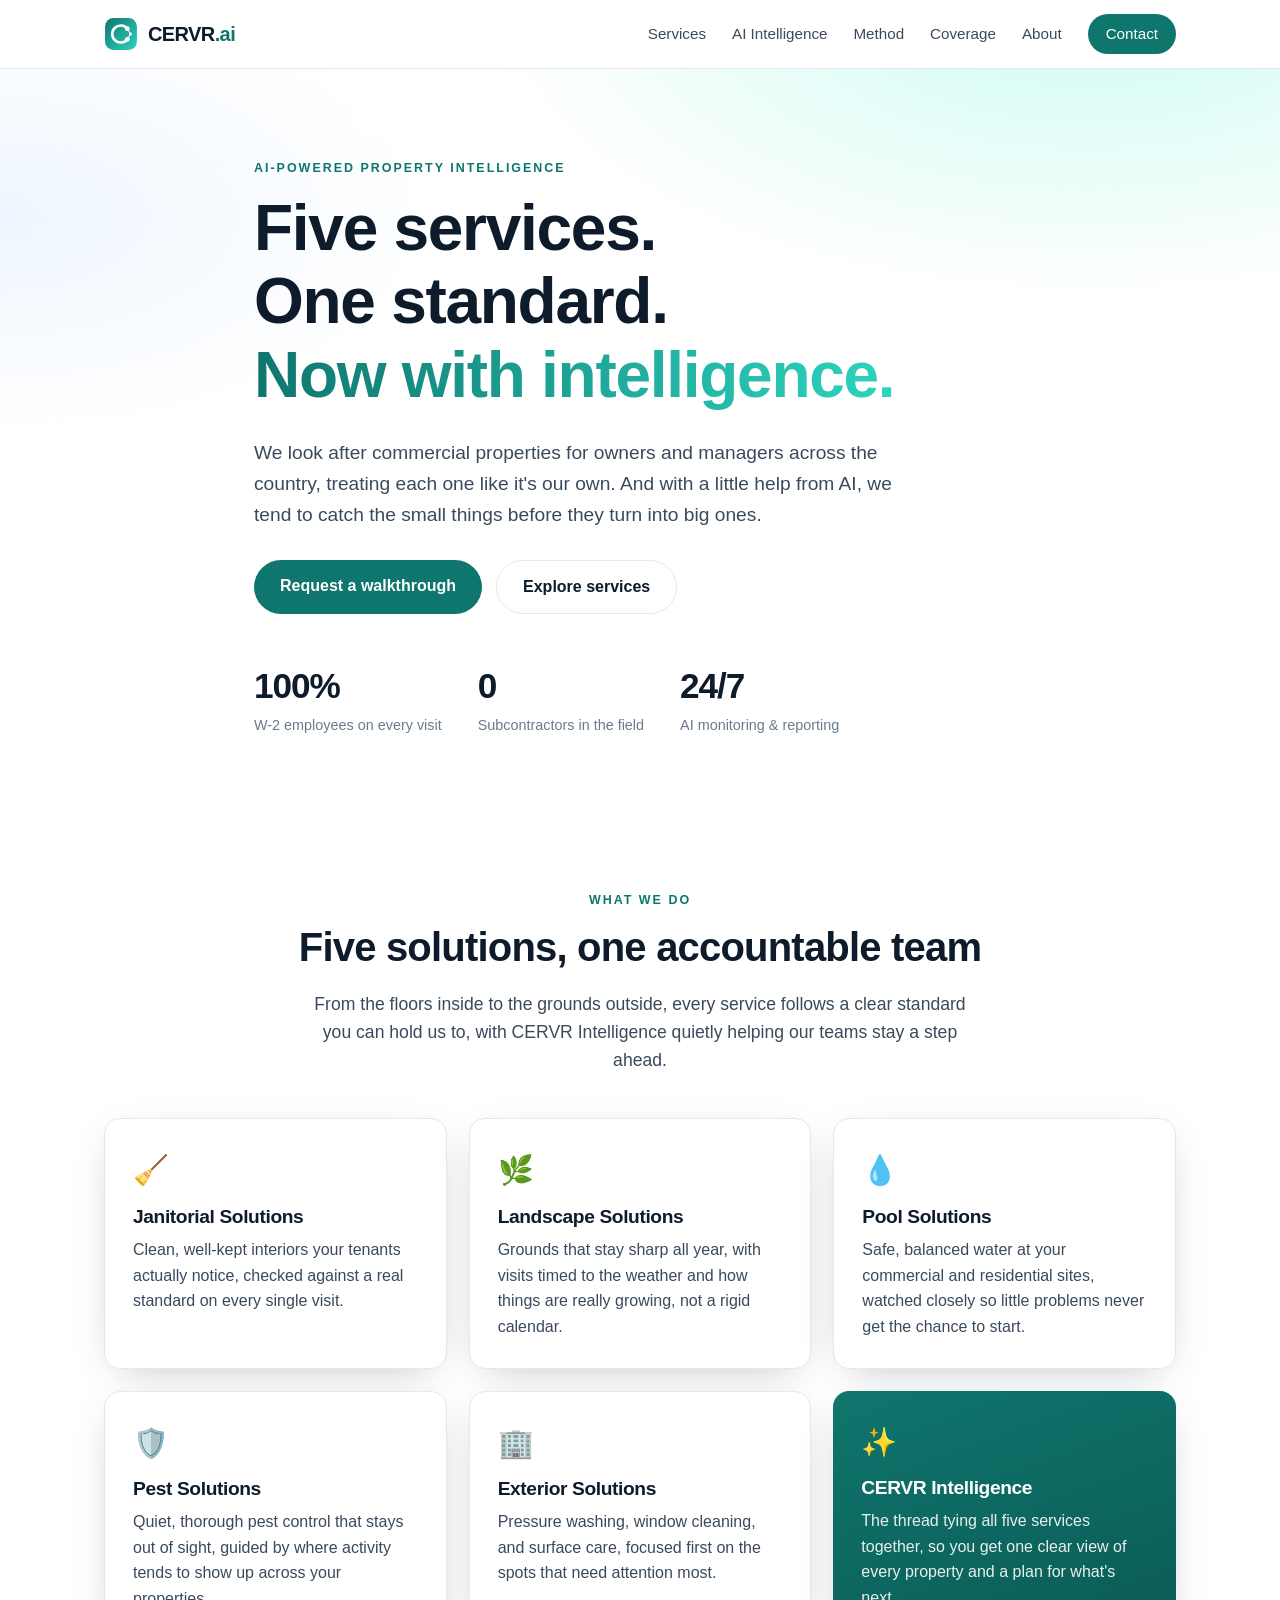
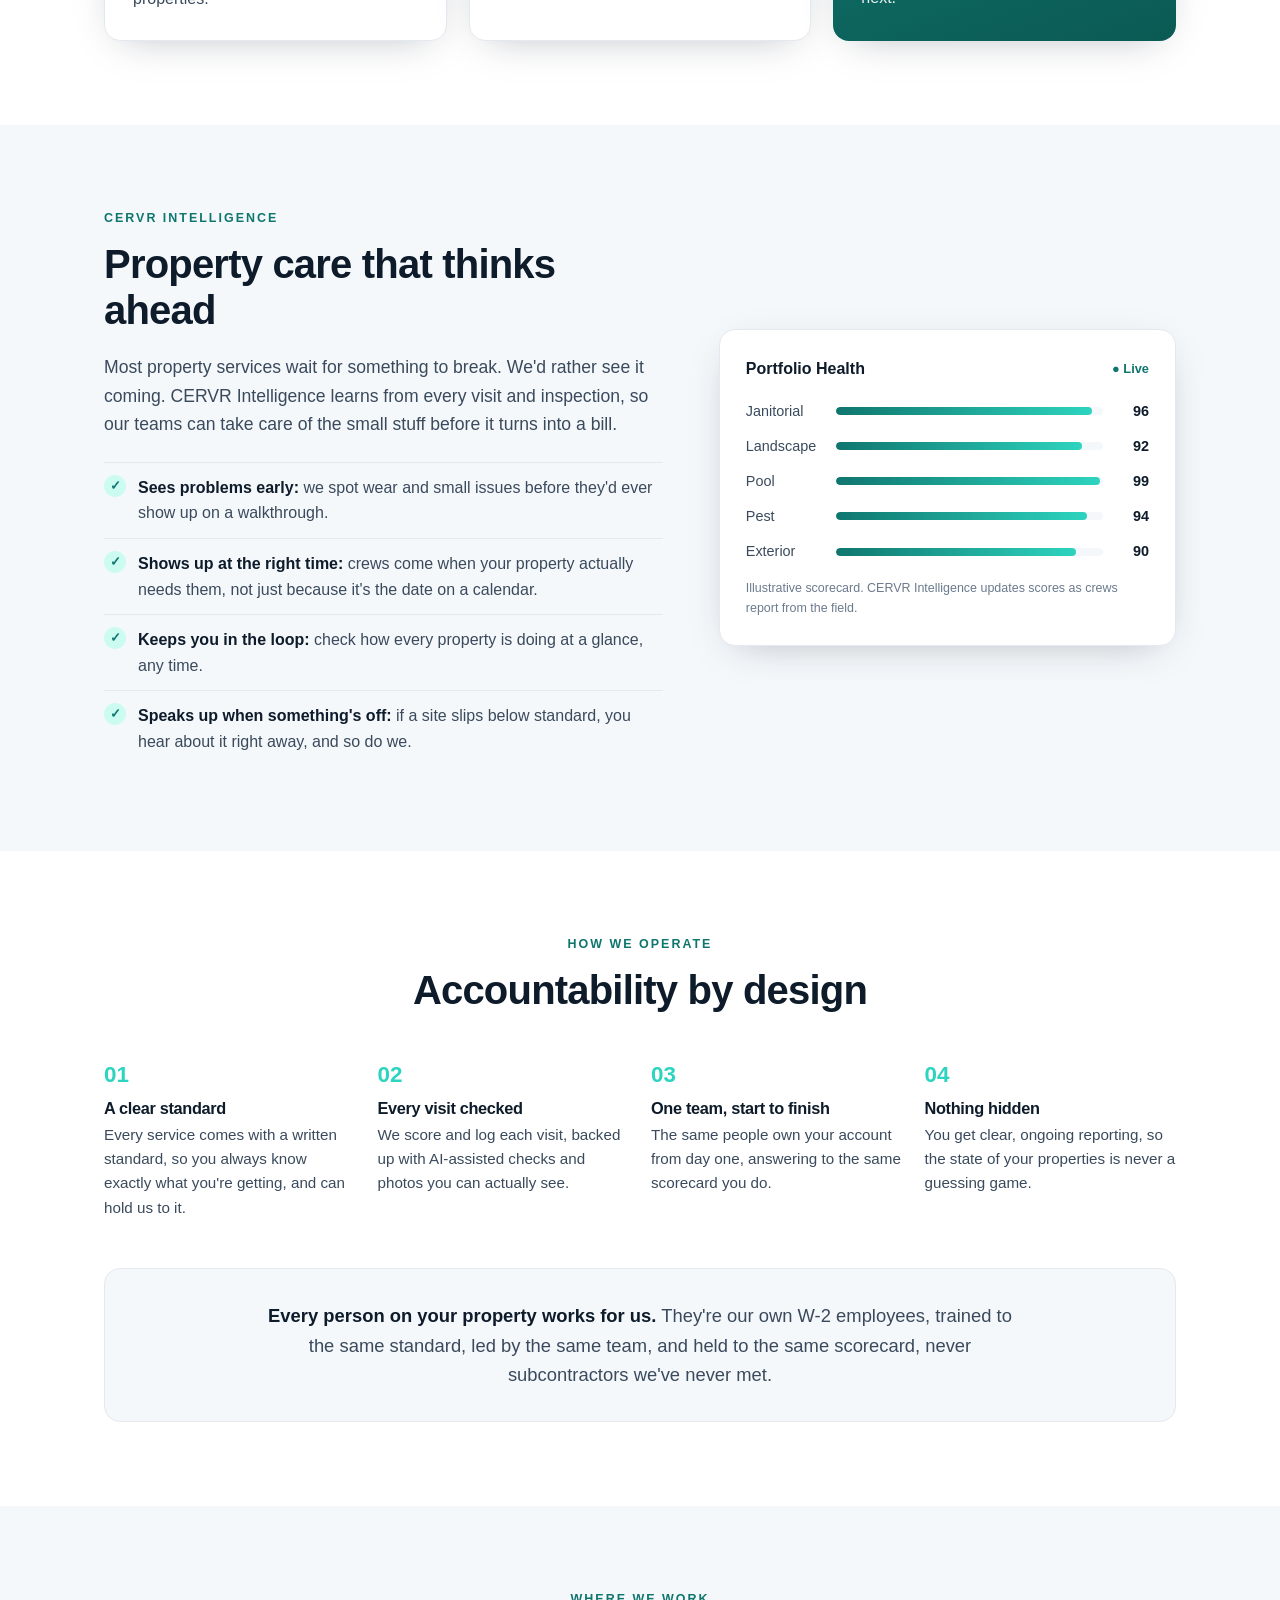
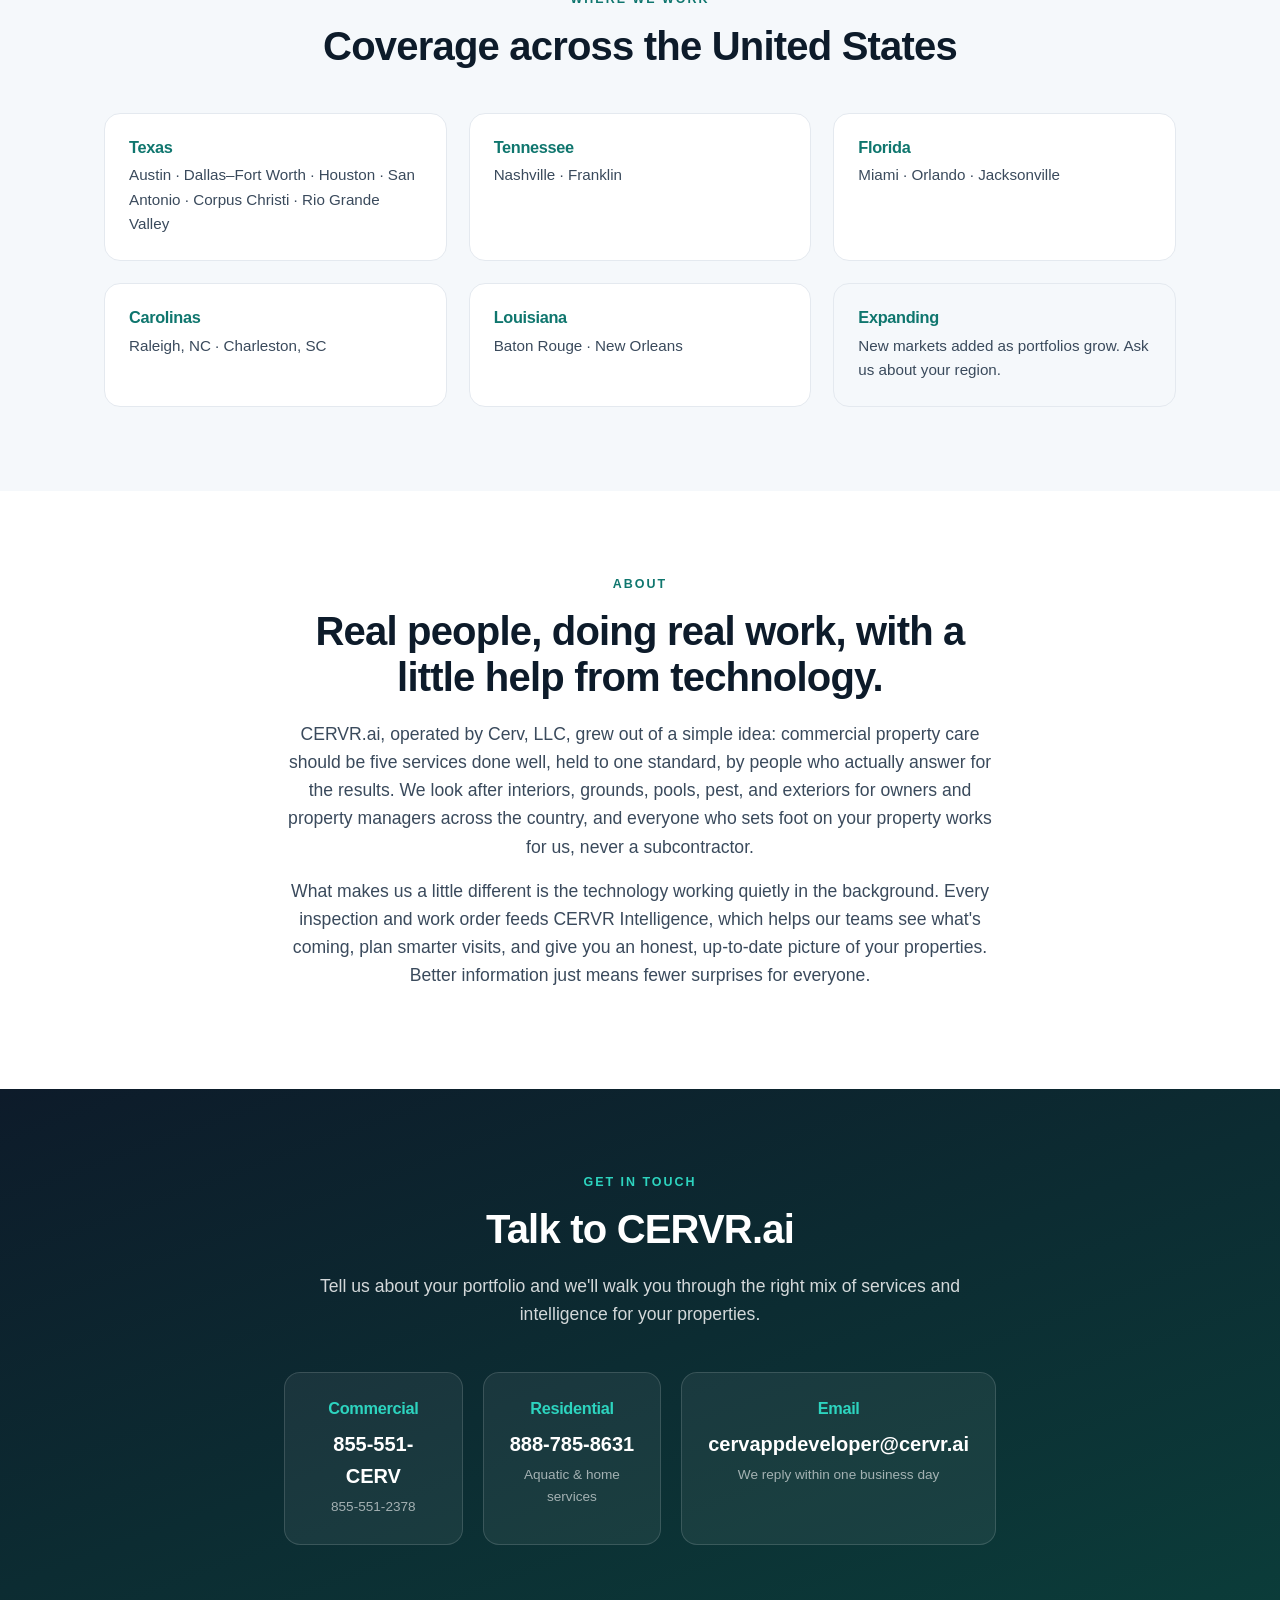
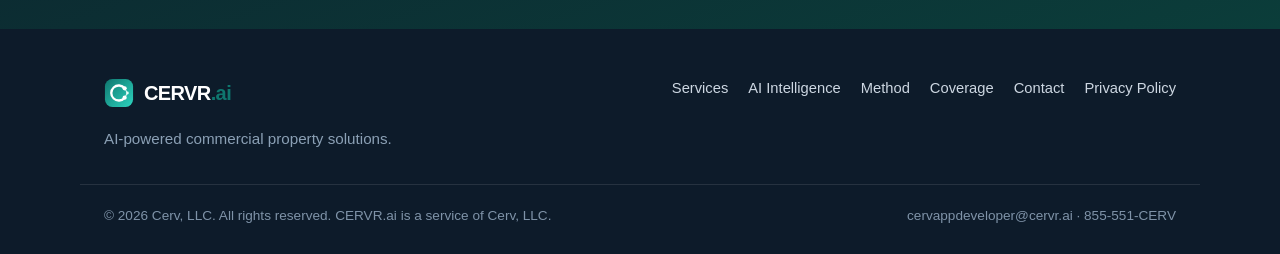
==== index.html @ c1d134b1 "Initial commit" ====
<!DOCTYPE html>
<html lang="en">
<head>
  <meta charset="UTF-8" />
  <meta name="viewport" content="width=device-width, initial-scale=1.0" />
  <title>CERVR.ai | AI-Powered Commercial Property Solutions</title>
  <meta name="description" content="CERVR.ai delivers AI-powered commercial property care across the United States. Five services, one accountable standard, enhanced by predictive intelligence." />
  <meta name="author" content="CERVR.ai" />
  <meta property="og:title" content="CERVR.ai | AI-Powered Commercial Property Solutions" />
  <meta property="og:description" content="AI-powered commercial property care for owners and managers, delivered as one accountable service across the United States." />
  <meta property="og:type" content="website" />
  <meta property="og:url" content="https://cervr.ai" />
  <link rel="icon" type="image/svg+xml" href="assets/favicon.svg" />
  <link rel="stylesheet" href="styles.css" />
</head>
<body>
  <!-- Header -->
  <header class="site-header" id="top">
    <div class="container nav-wrap">
      <a class="brand" href="#top" aria-label="CERVR.ai home">
        <img src="assets/logo.svg" alt="" class="brand-mark" width="34" height="34" />
        <span class="brand-name">CERVR<span class="brand-dot">.ai</span></span>
      </a>
      <nav class="nav" aria-label="Primary">
        <a href="#services">Services</a>
        <a href="#intelligence">AI Intelligence</a>
        <a href="#method">Method</a>
        <a href="#coverage">Coverage</a>
        <a href="#about">About</a>
        <a class="nav-cta" href="#contact">Contact</a>
      </nav>
    </div>
  </header>

  <main>
    <!-- Hero -->
    <section class="hero">
      <div class="container hero-inner">
        <p class="eyebrow">AI-Powered Property Intelligence</p>
        <h1>Five services.<br />One standard.<br /><span class="accent">Now with intelligence.</span></h1>
        <p class="lede">
          We look after commercial properties for owners and managers across the country,
          treating each one like it's our own. And with a little help from AI, we tend to
          catch the small things before they turn into big ones.
        </p>
        <div class="hero-actions">
          <a class="btn btn-primary" href="#contact">Request a walkthrough</a>
          <a class="btn btn-ghost" href="#services">Explore services</a>
        </div>
        <div class="hero-stats">
          <div class="stat"><span class="stat-num">100%</span><span class="stat-label">W-2 employees on every visit</span></div>
          <div class="stat"><span class="stat-num">0</span><span class="stat-label">Subcontractors in the field</span></div>
          <div class="stat"><span class="stat-num">24/7</span><span class="stat-label">AI monitoring &amp; reporting</span></div>
        </div>
      </div>
    </section>

    <!-- Services -->
    <section class="section" id="services">
      <div class="container">
        <p class="eyebrow center">What we do</p>
        <h2 class="center">Five solutions, one accountable team</h2>
        <p class="section-lede center">
          From the floors inside to the grounds outside, every service follows a clear
          standard you can hold us to, with CERVR&nbsp;Intelligence quietly helping our
          teams stay a step ahead.
        </p>
        <div class="grid grid-services">
          <article class="card">
            <div class="card-icon" aria-hidden="true">🧹</div>
            <h3>Janitorial Solutions</h3>
            <p>Clean, well-kept interiors your tenants actually notice, checked against a real standard on every single visit.</p>
          </article>
          <article class="card">
            <div class="card-icon" aria-hidden="true">🌿</div>
            <h3>Landscape Solutions</h3>
            <p>Grounds that stay sharp all year, with visits timed to the weather and how things are really growing, not a rigid calendar.</p>
          </article>
          <article class="card">
            <div class="card-icon" aria-hidden="true">💧</div>
            <h3>Pool Solutions</h3>
            <p>Safe, balanced water at your commercial and residential sites, watched closely so little problems never get the chance to start.</p>
          </article>
          <article class="card">
            <div class="card-icon" aria-hidden="true">🛡️</div>
            <h3>Pest Solutions</h3>
            <p>Quiet, thorough pest control that stays out of sight, guided by where activity tends to show up across your properties.</p>
          </article>
          <article class="card">
            <div class="card-icon" aria-hidden="true">🏢</div>
            <h3>Exterior Solutions</h3>
            <p>Pressure washing, window cleaning, and surface care, focused first on the spots that need attention most.</p>
          </article>
          <article class="card card-accent">
            <div class="card-icon" aria-hidden="true">✨</div>
            <h3>CERVR Intelligence</h3>
            <p>The thread tying all five services together, so you get one clear view of every property and a plan for what's next.</p>
          </article>
        </div>
      </div>
    </section>

    <!-- AI Intelligence -->
    <section class="section section-alt" id="intelligence">
      <div class="container two-col">
        <div>
          <p class="eyebrow">CERVR Intelligence</p>
          <h2>Property care that thinks ahead</h2>
          <p class="section-lede">
            Most property services wait for something to break. We'd rather see it coming.
            CERVR&nbsp;Intelligence learns from every visit and inspection, so our teams can
            take care of the small stuff before it turns into a bill.
          </p>
          <ul class="feature-list">
            <li><strong>Sees problems early:</strong> we spot wear and small issues before they'd ever show up on a walkthrough.</li>
            <li><strong>Shows up at the right time:</strong> crews come when your property actually needs them, not just because it's the date on a calendar.</li>
            <li><strong>Keeps you in the loop:</strong> check how every property is doing at a glance, any time.</li>
            <li><strong>Speaks up when something's off:</strong> if a site slips below standard, you hear about it right away, and so do we.</li>
          </ul>
        </div>
        <div class="panel">
          <div class="panel-head">
            <span class="panel-title">Portfolio Health</span>
            <span class="panel-live">● Live</span>
          </div>
          <div class="meter"><span class="meter-label">Janitorial</span><span class="meter-bar"><i style="width:96%"></i></span><span class="meter-val">96</span></div>
          <div class="meter"><span class="meter-label">Landscape</span><span class="meter-bar"><i style="width:92%"></i></span><span class="meter-val">92</span></div>
          <div class="meter"><span class="meter-label">Pool</span><span class="meter-bar"><i style="width:99%"></i></span><span class="meter-val">99</span></div>
          <div class="meter"><span class="meter-label">Pest</span><span class="meter-bar"><i style="width:94%"></i></span><span class="meter-val">94</span></div>
          <div class="meter"><span class="meter-label">Exterior</span><span class="meter-bar"><i style="width:90%"></i></span><span class="meter-val">90</span></div>
          <p class="panel-note">Illustrative scorecard. CERVR Intelligence updates scores as crews report from the field.</p>
        </div>
      </div>
    </section>

    <!-- Method -->
    <section class="section" id="method">
      <div class="container">
        <p class="eyebrow center">How we operate</p>
        <h2 class="center">Accountability by design</h2>
        <div class="grid grid-4">
          <div class="mini">
            <span class="mini-num">01</span>
            <h4>A clear standard</h4>
            <p>Every service comes with a written standard, so you always know exactly what you're getting, and can hold us to it.</p>
          </div>
          <div class="mini">
            <span class="mini-num">02</span>
            <h4>Every visit checked</h4>
            <p>We score and log each visit, backed up with AI-assisted checks and photos you can actually see.</p>
          </div>
          <div class="mini">
            <span class="mini-num">03</span>
            <h4>One team, start to finish</h4>
            <p>The same people own your account from day one, answering to the same scorecard you do.</p>
          </div>
          <div class="mini">
            <span class="mini-num">04</span>
            <h4>Nothing hidden</h4>
            <p>You get clear, ongoing reporting, so the state of your properties is never a guessing game.</p>
          </div>
        </div>
        <div class="pledge">
          <p><strong>Every person on your property works for us.</strong> They're our own W-2
          employees, trained to the same standard, led by the same team, and held to the same
          scorecard, never subcontractors we've never met.</p>
        </div>
      </div>
    </section>

    <!-- Coverage -->
    <section class="section section-alt" id="coverage">
      <div class="container">
        <p class="eyebrow center">Where we work</p>
        <h2 class="center">Coverage across the United States</h2>
        <div class="grid grid-regions">
          <div class="region">
            <h4>Texas</h4>
            <p>Austin · Dallas–Fort Worth · Houston · San Antonio · Corpus Christi · Rio Grande Valley</p>
          </div>
          <div class="region">
            <h4>Tennessee</h4>
            <p>Nashville · Franklin</p>
          </div>
          <div class="region">
            <h4>Florida</h4>
            <p>Miami · Orlando · Jacksonville</p>
          </div>
          <div class="region">
            <h4>Carolinas</h4>
            <p>Raleigh, NC · Charleston, SC</p>
          </div>
          <div class="region">
            <h4>Louisiana</h4>
            <p>Baton Rouge · New Orleans</p>
          </div>
          <div class="region region-more">
            <h4>Expanding</h4>
            <p>New markets added as portfolios grow. Ask us about your region.</p>
          </div>
        </div>
      </div>
    </section>

    <!-- About -->
    <section class="section" id="about">
      <div class="container narrow">
        <p class="eyebrow center">About</p>
        <h2 class="center">Real people, doing real work, with a little help from technology.</h2>
        <p class="about-text">
          CERVR.ai, operated by Cerv,&nbsp;LLC, grew out of a simple idea: commercial property
          care should be five services done well, held to one standard, by people who actually
          answer for the results. We look after interiors, grounds, pools, pest, and exteriors
          for owners and property managers across the country, and everyone who sets foot on
          your property works for us, never a subcontractor.
        </p>
        <p class="about-text">
          What makes us a little different is the technology working quietly in the background.
          Every inspection and work order feeds CERVR Intelligence, which helps our teams see
          what's coming, plan smarter visits, and give you an honest, up-to-date picture of your
          properties. Better information just means fewer surprises for everyone.
        </p>
      </div>
    </section>

    <!-- Contact -->
    <section class="section section-contact" id="contact">
      <div class="container narrow">
        <p class="eyebrow center">Get in touch</p>
        <h2 class="center">Talk to CERVR.ai</h2>
        <p class="section-lede center">
          Tell us about your portfolio and we'll walk you through the right mix of
          services and intelligence for your properties.
        </p>
        <div class="contact-grid">
          <div class="contact-card">
            <h4>Commercial</h4>
            <a class="contact-line" href="tel:+18555512378">855-551-CERV</a>
            <span class="contact-sub">855-551-2378</span>
          </div>
          <div class="contact-card">
            <h4>Residential</h4>
            <a class="contact-line" href="tel:+18887858631">888-785-8631</a>
            <span class="contact-sub">Aquatic &amp; home services</span>
          </div>
          <div class="contact-card">
            <h4>Email</h4>
            <a class="contact-line" href="mailto:cervappdeveloper@cervr.ai">cervappdeveloper@cervr.ai</a>
            <span class="contact-sub">We reply within one business day</span>
          </div>
        </div>
      </div>
    </section>
  </main>

  <!-- Footer -->
  <footer class="site-footer">
    <div class="container footer-inner">
      <div class="footer-brand">
        <a class="brand" href="#top" aria-label="CERVR.ai home">
          <img src="assets/logo.svg" alt="" class="brand-mark" width="30" height="30" />
          <span class="brand-name">CERVR<span class="brand-dot">.ai</span></span>
        </a>
        <p class="footer-tag">AI-powered commercial property solutions.</p>
      </div>
      <nav class="footer-nav" aria-label="Footer">
        <a href="#services">Services</a>
        <a href="#intelligence">AI Intelligence</a>
        <a href="#method">Method</a>
        <a href="#coverage">Coverage</a>
        <a href="#contact">Contact</a>
        <a href="privacy.html">Privacy Policy</a>
      </nav>
    </div>
    <div class="container footer-legal">
      <p>&copy; <span id="year">2026</span> Cerv, LLC. All rights reserved. CERVR.ai is a service of Cerv, LLC.</p>
      <p>cervappdeveloper@cervr.ai · 855-551-CERV</p>
    </div>
  </footer>

  <script>
    document.getElementById('year').textContent = new Date().getFullYear();

    // Smooth in-page scrolling that accounts for the sticky header
    // and does NOT change the URL (no #hash appended).
    (function () {
      var header = document.querySelector('.site-header');
      var links = document.querySelectorAll('a[href^="#"]');
      links.forEach(function (link) {
        link.addEventListener('click', function (e) {
          var id = link.getAttribute('href').slice(1);
          e.preventDefault();
          if (!id || id === 'top') {
            window.scrollTo({ top: 0, behavior: 'smooth' });
            return;
          }
          var target = document.getElementById(id);
          if (!target) return;
          var headerH = header ? header.offsetHeight : 0;
          var y = target.getBoundingClientRect().top + window.pageYOffset - headerH + 8;
          window.scrollTo({ top: y, behavior: 'smooth' });
        });
      });
    })();
  </script>
</body>
</html>
---- styles.css ----
/* CERVR.ai — marketing site styles */

:root {
  --ink: #0d1b2a;
  --ink-soft: #3a4a5c;
  --muted: #6b7a8d;
  --line: #e4e9ef;
  --bg: #ffffff;
  --bg-alt: #f5f8fb;
  --brand: #0f766e;      /* teal */
  --brand-dark: #0b5a54;
  --accent: #2dd4bf;     /* bright teal/AI */
  --accent-soft: #ccfbf1;
  --radius: 16px;
  --shadow: 0 10px 40px -18px rgba(13, 27, 42, 0.35);
  --maxw: 1120px;
  --font: -apple-system, BlinkMacSystemFont, "Segoe UI", Roboto, Helvetica, Arial, sans-serif;
}

* { box-sizing: border-box; }

html { scroll-behavior: smooth; scroll-padding-top: 84px; }

body {
  margin: 0;
  font-family: var(--font);
  color: var(--ink);
  background: var(--bg);
  line-height: 1.6;
  -webkit-font-smoothing: antialiased;
}

.container { width: 100%; max-width: var(--maxw); margin: 0 auto; padding: 0 24px; }

h1, h2, h3, h4 { line-height: 1.15; margin: 0 0 .5em; letter-spacing: -0.02em; }
h1 { font-size: clamp(2.4rem, 6vw, 4rem); font-weight: 800; }
h2 { font-size: clamp(1.7rem, 3.5vw, 2.5rem); font-weight: 700; }
h3 { font-size: 1.2rem; font-weight: 700; }
h4 { font-size: 1.02rem; font-weight: 700; }
p { margin: 0 0 1rem; }
a { color: var(--brand); text-decoration: none; }
a:hover { color: var(--brand-dark); }

.eyebrow {
  text-transform: uppercase;
  letter-spacing: .16em;
  font-size: .78rem;
  font-weight: 700;
  color: var(--brand);
  margin: 0 0 .8rem;
}
.center { text-align: center; }
.accent { color: var(--brand); }

/* Header */
.site-header {
  position: sticky; top: 0; z-index: 50;
  background: rgba(255,255,255,.85);
  backdrop-filter: saturate(180%) blur(12px);
  border-bottom: 1px solid var(--line);
}
.nav-wrap { display: flex; align-items: center; justify-content: space-between; height: 68px; }
.brand { display: inline-flex; align-items: center; gap: 10px; font-weight: 800; color: var(--ink); }
.brand-name { font-size: 1.25rem; letter-spacing: -0.03em; }
.brand-dot { color: var(--brand); }
.nav { display: flex; align-items: center; gap: 26px; }
.nav a { color: var(--ink-soft); font-weight: 500; font-size: .95rem; }
.nav a:hover { color: var(--brand); }
.nav-cta {
  background: var(--brand); color: #fff !important;
  padding: 8px 18px; border-radius: 999px; font-weight: 600;
}
.nav-cta:hover { background: var(--brand-dark); }

/* Hero */
.hero {
  position: relative;
  padding: 90px 0 70px;
  background:
    radial-gradient(1000px 500px at 85% -10%, var(--accent-soft), transparent 60%),
    radial-gradient(800px 400px at 0% 20%, #eef6ff, transparent 55%),
    var(--bg);
  overflow: hidden;
}
.hero-inner { max-width: 820px; }
.hero h1 { margin-bottom: .4em; }
.hero .accent {
  background: linear-gradient(90deg, var(--brand), var(--accent));
  -webkit-background-clip: text; background-clip: text; color: transparent;
}
.lede { font-size: 1.2rem; color: var(--ink-soft); max-width: 640px; }
.hero-actions { display: flex; flex-wrap: wrap; gap: 14px; margin: 30px 0 44px; }

.btn { display: inline-block; padding: 13px 26px; border-radius: 999px; font-weight: 600; font-size: 1rem; transition: transform .12s ease, background .2s ease; }
.btn:active { transform: translateY(1px); }
.btn-primary { background: var(--brand); color: #fff; }
.btn-primary:hover { background: var(--brand-dark); color: #fff; }
.btn-ghost { background: #fff; color: var(--ink); border: 1px solid var(--line); }
.btn-ghost:hover { border-color: var(--brand); color: var(--brand); }

.hero-stats { display: flex; flex-wrap: wrap; gap: 36px; }
.stat { display: flex; flex-direction: column; }
.stat-num { font-size: 2.2rem; font-weight: 800; color: var(--ink); letter-spacing: -0.03em; }
.stat-label { font-size: .9rem; color: var(--muted); max-width: 190px; }

/* Sections */
.section { padding: 84px 0; }
.section-alt { background: var(--bg-alt); }
.section-lede { font-size: 1.1rem; color: var(--ink-soft); max-width: 680px; }
.center.section-lede { margin-left: auto; margin-right: auto; }
.narrow { max-width: 760px; }

/* Cards / services */
.grid { display: grid; gap: 22px; margin-top: 44px; }
.grid-services { grid-template-columns: repeat(3, 1fr); }
.card {
  background: #fff; border: 1px solid var(--line); border-radius: var(--radius);
  padding: 28px; box-shadow: var(--shadow);
  transition: transform .15s ease, box-shadow .2s ease;
}
.card:hover { transform: translateY(-4px); box-shadow: 0 18px 50px -20px rgba(13,27,42,.4); }
.card-icon { font-size: 1.8rem; margin-bottom: 12px; }
.card p { color: var(--ink-soft); margin: 0; }
.card-accent { background: linear-gradient(160deg, var(--brand), var(--brand-dark)); border: none; color: #fff; }
.card-accent h3, .card-accent p { color: #fff; }
.card-accent p { color: rgba(255,255,255,.9); }

/* Two column (AI) */
.two-col { display: grid; grid-template-columns: 1.1fr .9fr; gap: 56px; align-items: center; }
.feature-list { list-style: none; padding: 0; margin: 24px 0 0; }
.feature-list li { position: relative; padding: 12px 0 12px 34px; border-top: 1px solid var(--line); color: var(--ink-soft); }
.feature-list li:before {
  content: "✓"; position: absolute; left: 0; top: 12px;
  color: var(--brand); font-weight: 800;
  background: var(--accent-soft); width: 22px; height: 22px; border-radius: 50%;
  display: grid; place-items: center; font-size: .8rem;
}
.feature-list strong { color: var(--ink); }

.panel {
  background: #fff; border: 1px solid var(--line); border-radius: var(--radius);
  padding: 26px; box-shadow: var(--shadow);
}
.panel-head { display: flex; justify-content: space-between; align-items: center; margin-bottom: 18px; }
.panel-title { font-weight: 700; }
.panel-live { color: var(--brand); font-size: .8rem; font-weight: 600; }
.meter { display: grid; grid-template-columns: 78px 1fr 34px; align-items: center; gap: 12px; margin: 12px 0; font-size: .9rem; }
.meter-label { color: var(--ink-soft); }
.meter-bar { height: 8px; background: var(--bg-alt); border-radius: 999px; overflow: hidden; }
.meter-bar i { display: block; height: 100%; background: linear-gradient(90deg, var(--brand), var(--accent)); border-radius: 999px; }
.meter-val { text-align: right; font-weight: 700; color: var(--ink); }
.panel-note { font-size: .78rem; color: var(--muted); margin: 16px 0 0; }

/* Method */
.grid-4 { grid-template-columns: repeat(4, 1fr); }
.mini { }
.mini-num { display: inline-block; font-weight: 800; color: var(--accent); font-size: 1.4rem; margin-bottom: 6px; }
.mini h4 { margin-bottom: .3em; }
.mini p { color: var(--ink-soft); font-size: .95rem; margin: 0; }
.pledge {
  margin-top: 48px; padding: 32px 36px; border-radius: var(--radius);
  background: var(--bg-alt); border: 1px solid var(--line); text-align: center;
}
.pledge p { margin: 0; font-size: 1.15rem; color: var(--ink-soft); max-width: 760px; margin: 0 auto; }
.pledge strong { color: var(--ink); }

/* Regions */
.grid-regions { grid-template-columns: repeat(3, 1fr); }
.region { background: #fff; border: 1px solid var(--line); border-radius: var(--radius); padding: 24px; }
.region h4 { color: var(--brand); margin-bottom: .4em; }
.region p { color: var(--ink-soft); margin: 0; font-size: .95rem; }
.region-more { background: var(--bg-alt); }

/* About */
.about-text { font-size: 1.1rem; color: var(--ink-soft); text-align: center; }

/* Contact */
.section-contact { background: linear-gradient(160deg, #0d1b2a, #0b3d3a); color: #fff; }
.section-contact .eyebrow { color: var(--accent); }
.section-contact h2 { color: #fff; }
.section-contact .section-lede { color: rgba(255,255,255,.82); }
.contact-grid { display: grid; grid-template-columns: repeat(3, 1fr); gap: 20px; margin-top: 44px; }
.contact-card {
  background: rgba(255,255,255,.06); border: 1px solid rgba(255,255,255,.14);
  border-radius: var(--radius); padding: 26px; text-align: center;
}
.contact-card h4 { color: var(--accent); margin-bottom: .6em; }
.contact-line { display: block; color: #fff; font-size: 1.25rem; font-weight: 700; }
.contact-line:hover { color: var(--accent); }
.contact-sub { display: block; color: rgba(255,255,255,.6); font-size: .85rem; margin-top: 4px; }

/* Footer */
.site-footer { background: #0d1b2a; color: #cdd7e2; padding: 48px 0 28px; }
.footer-inner { display: flex; justify-content: space-between; align-items: flex-start; gap: 30px; flex-wrap: wrap; }
.site-footer .brand-name { color: #fff; }
.footer-tag { color: #8ba0b5; margin: 12px 0 0; font-size: .95rem; }
.footer-nav { display: flex; flex-wrap: wrap; gap: 20px; }
.footer-nav a { color: #cdd7e2; font-size: .92rem; }
.footer-nav a:hover { color: var(--accent); }
.footer-legal {
  display: flex; justify-content: space-between; flex-wrap: wrap; gap: 8px;
  border-top: 1px solid rgba(255,255,255,.1); margin-top: 32px; padding-top: 20px;
  color: #7f93a8; font-size: .85rem;
}
.footer-legal p { margin: 0; }

/* Responsive */
@media (max-width: 900px) {
  .grid-services, .grid-regions { grid-template-columns: repeat(2, 1fr); }
  .grid-4 { grid-template-columns: repeat(2, 1fr); }
  .two-col { grid-template-columns: 1fr; gap: 36px; }
  .contact-grid { grid-template-columns: 1fr; }
}
@media (max-width: 640px) {
  .nav { display: none; }
  .grid-services, .grid-regions, .grid-4 { grid-template-columns: 1fr; }
  .section { padding: 60px 0; }
  .hero { padding: 60px 0 50px; }
  .hero-stats { gap: 24px; }
  .footer-legal { flex-direction: column; }
}
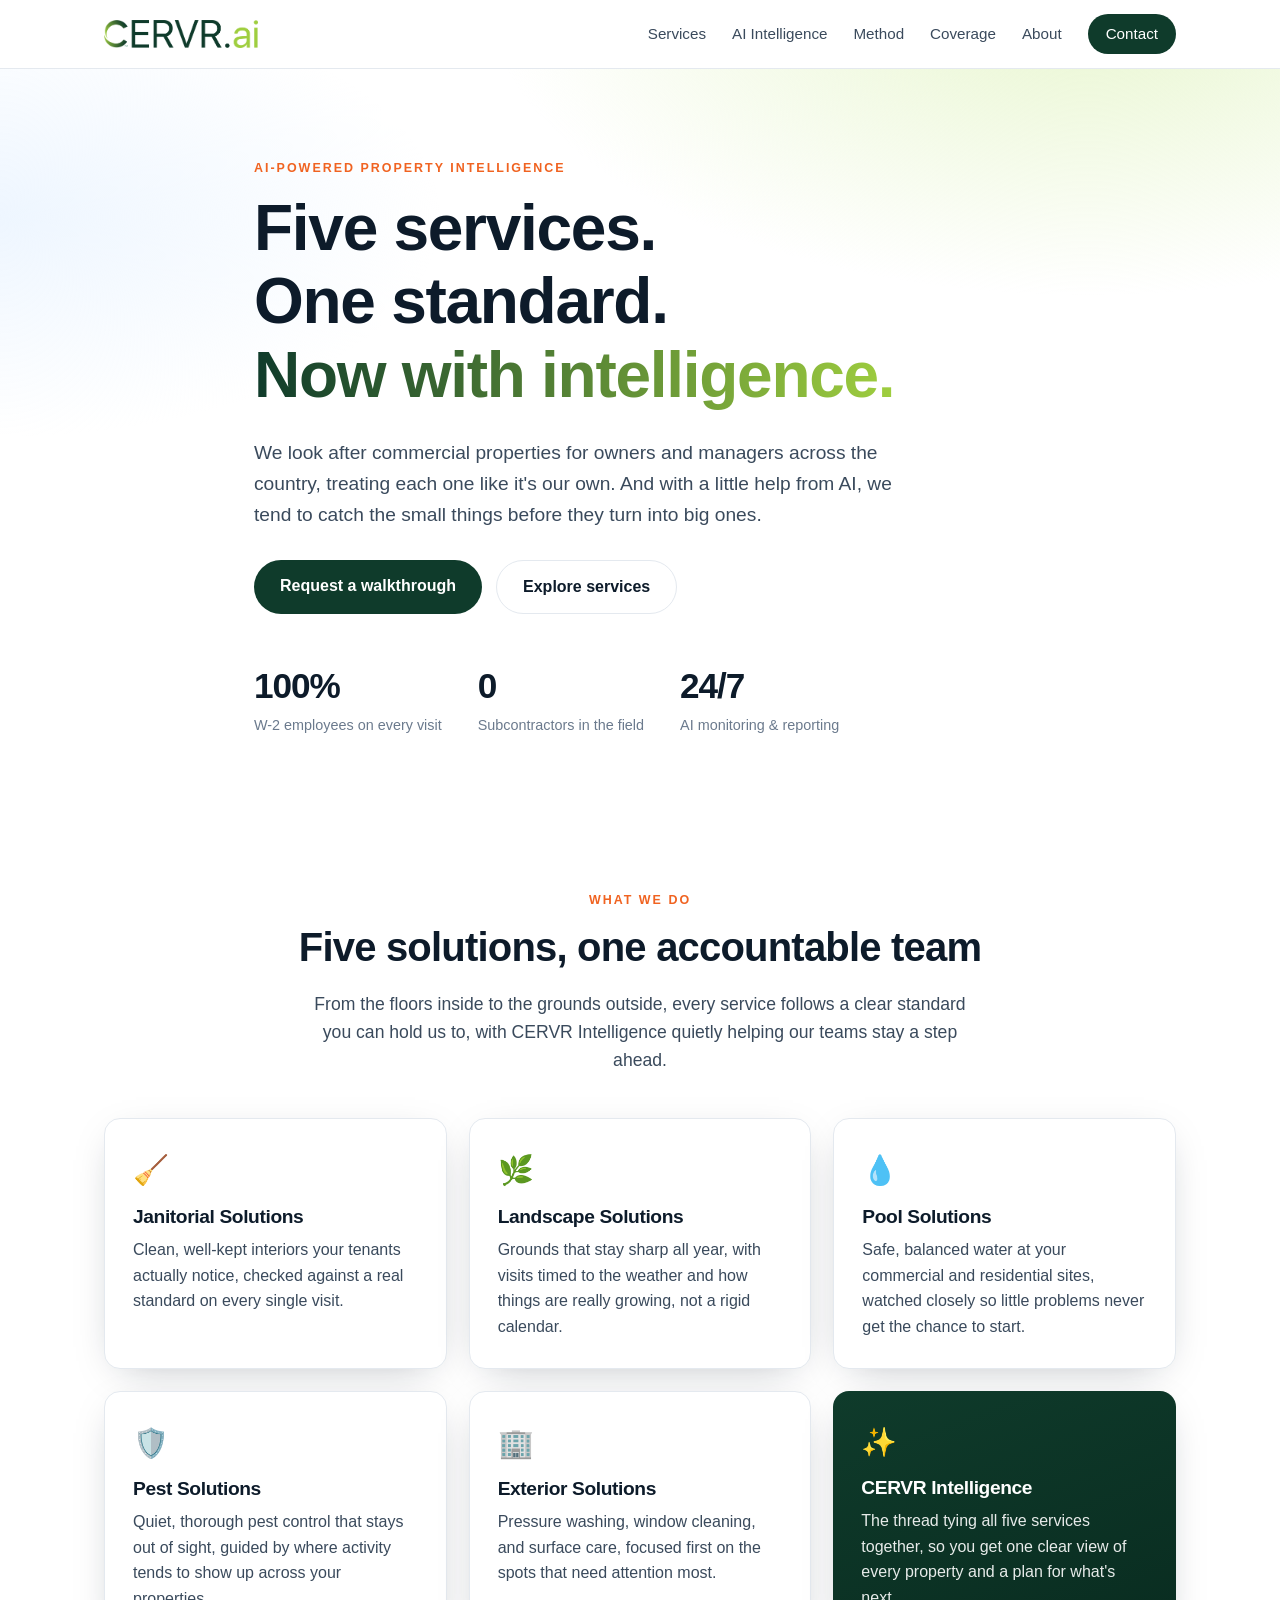
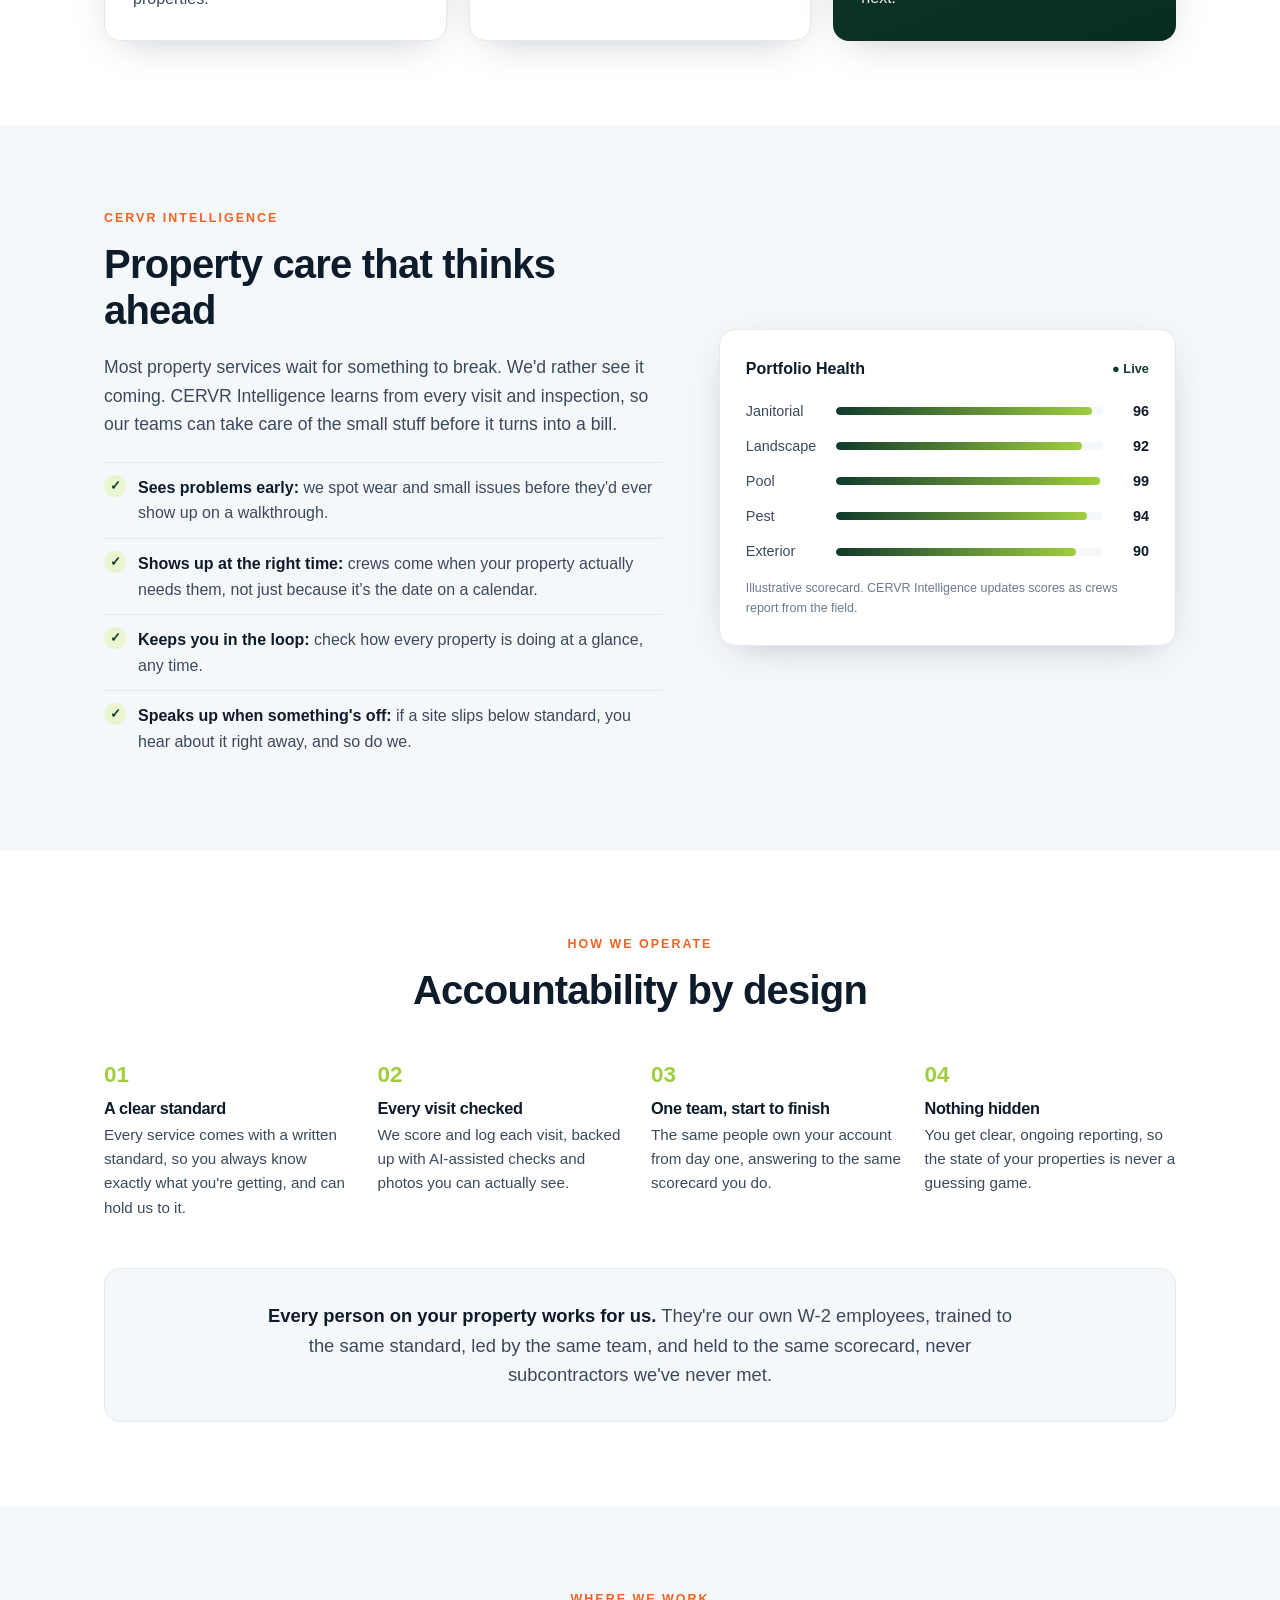
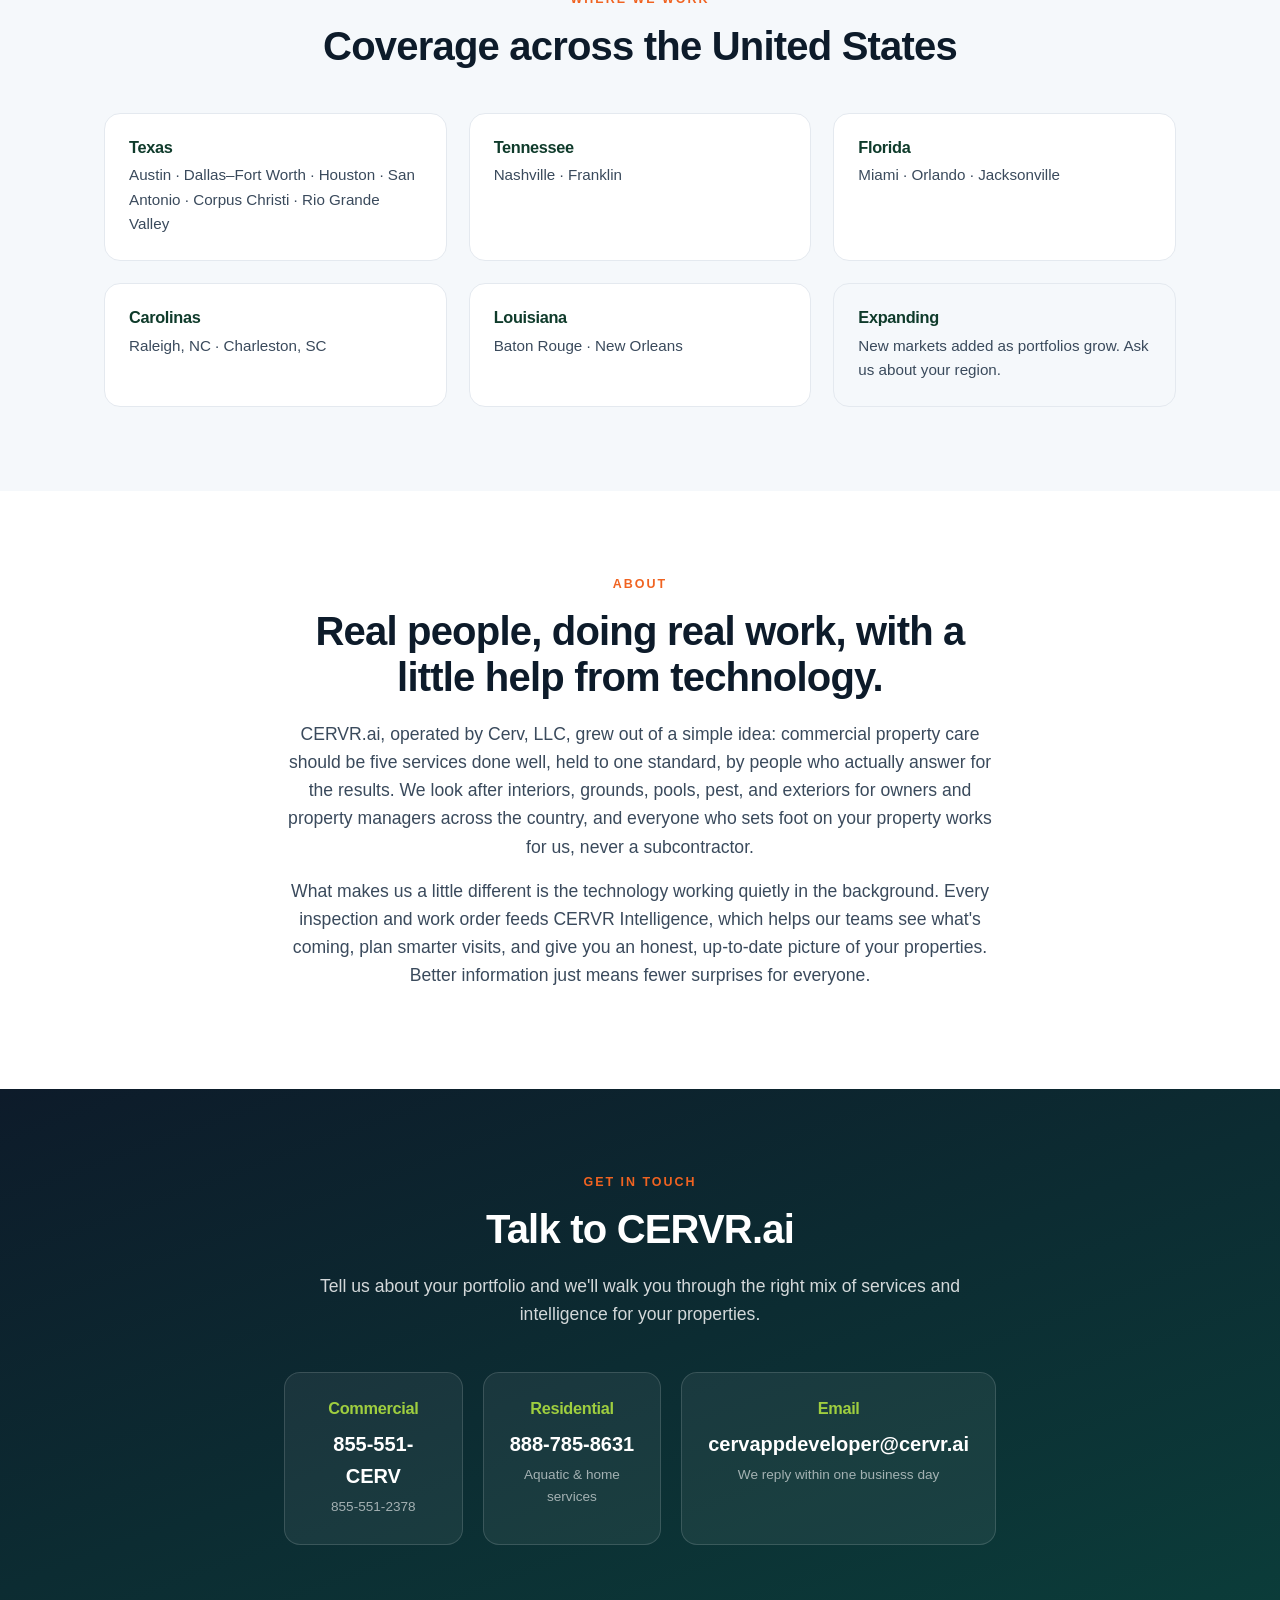
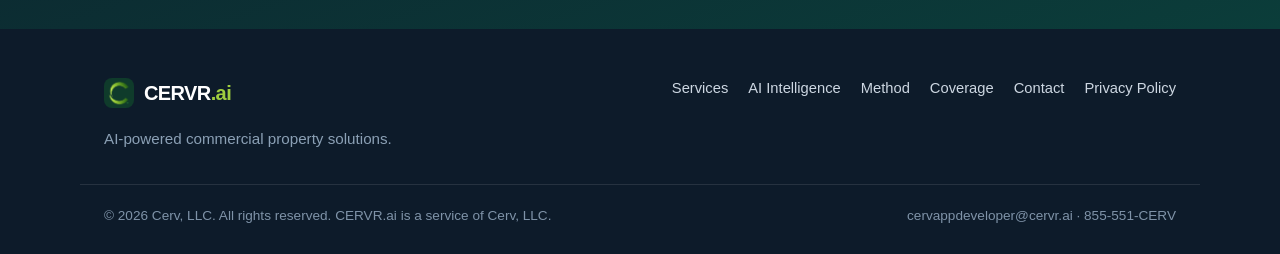
==== commit 9007a633: "Rebrand site with new CERVR.ai logo and color palette Swap teal theme for the new dark green/lime br" ====
--- a/index.html
+++ b/index.html
@@ -10,7 +10,9 @@
   <meta property="og:description" content="AI-powered commercial property care for owners and managers, delivered as one accountable service across the United States." />
   <meta property="og:type" content="website" />
   <meta property="og:url" content="https://cervr.ai" />
-  <link rel="icon" type="image/svg+xml" href="assets/favicon.svg" />
+  <link rel="icon" type="image/png" sizes="32x32" href="assets/favicon-32.png" />
+  <link rel="icon" type="image/png" sizes="64x64" href="assets/favicon-64.png" />
+  <link rel="apple-touch-icon" href="assets/favicon-256.png" />
   <link rel="stylesheet" href="styles.css" />
 </head>
 <body>
@@ -18,8 +20,7 @@
   <header class="site-header" id="top">
     <div class="container nav-wrap">
       <a class="brand" href="#top" aria-label="CERVR.ai home">
-        <img src="assets/logo.svg" alt="" class="brand-mark" width="34" height="34" />
-        <span class="brand-name">CERVR<span class="brand-dot">.ai</span></span>
+        <img src="assets/logo-withtext.png" alt="CERVR.ai" class="brand-lockup" height="28" />
       </a>
       <nav class="nav" aria-label="Primary">
         <a href="#services">Services</a>
@@ -258,7 +259,7 @@
     <div class="container footer-inner">
       <div class="footer-brand">
         <a class="brand" href="#top" aria-label="CERVR.ai home">
-          <img src="assets/logo.svg" alt="" class="brand-mark" width="30" height="30" />
+          <img src="assets/logo-icon.png" alt="" class="brand-mark" width="30" height="30" />
           <span class="brand-name">CERVR<span class="brand-dot">.ai</span></span>
         </a>
         <p class="footer-tag">AI-powered commercial property solutions.</p>
--- a/styles.css
+++ b/styles.css
@@ -7,10 +7,11 @@
   --line: #e4e9ef;
   --bg: #ffffff;
   --bg-alt: #f5f8fb;
-  --brand: #0f766e;      /* teal */
-  --brand-dark: #0b5a54;
-  --accent: #2dd4bf;     /* bright teal/AI */
-  --accent-soft: #ccfbf1;
+  --brand: #0f3b2b;      /* CERVR dark green */
+  --brand-dark: #092c20;
+  --accent: #9fce3f;     /* CERVR lime */
+  --accent-soft: #e8f6cf;
+  --eyebrow: #f06321;
   --radius: 16px;
   --shadow: 0 10px 40px -18px rgba(13, 27, 42, 0.35);
   --maxw: 1120px;
@@ -46,7 +47,7 @@
   letter-spacing: .16em;
   font-size: .78rem;
   font-weight: 700;
-  color: var(--brand);
+  color: var(--eyebrow);
   margin: 0 0 .8rem;
 }
 .center { text-align: center; }
@@ -61,8 +62,10 @@
 }
 .nav-wrap { display: flex; align-items: center; justify-content: space-between; height: 68px; }
 .brand { display: inline-flex; align-items: center; gap: 10px; font-weight: 800; color: var(--ink); }
+.brand-mark { border-radius: 8px; display: block; }
+.brand-lockup { display: block; width: auto; }
 .brand-name { font-size: 1.25rem; letter-spacing: -0.03em; }
-.brand-dot { color: var(--brand); }
+.brand-dot { color: var(--accent); }
 .nav { display: flex; align-items: center; gap: 26px; }
 .nav a { color: var(--ink-soft); font-weight: 500; font-size: .95rem; }
 .nav a:hover { color: var(--brand); }
@@ -176,7 +179,6 @@
 
 /* Contact */
 .section-contact { background: linear-gradient(160deg, #0d1b2a, #0b3d3a); color: #fff; }
-.section-contact .eyebrow { color: var(--accent); }
 .section-contact h2 { color: #fff; }
 .section-contact .section-lede { color: rgba(255,255,255,.82); }
 .contact-grid { display: grid; grid-template-columns: repeat(3, 1fr); gap: 20px; margin-top: 44px; }
